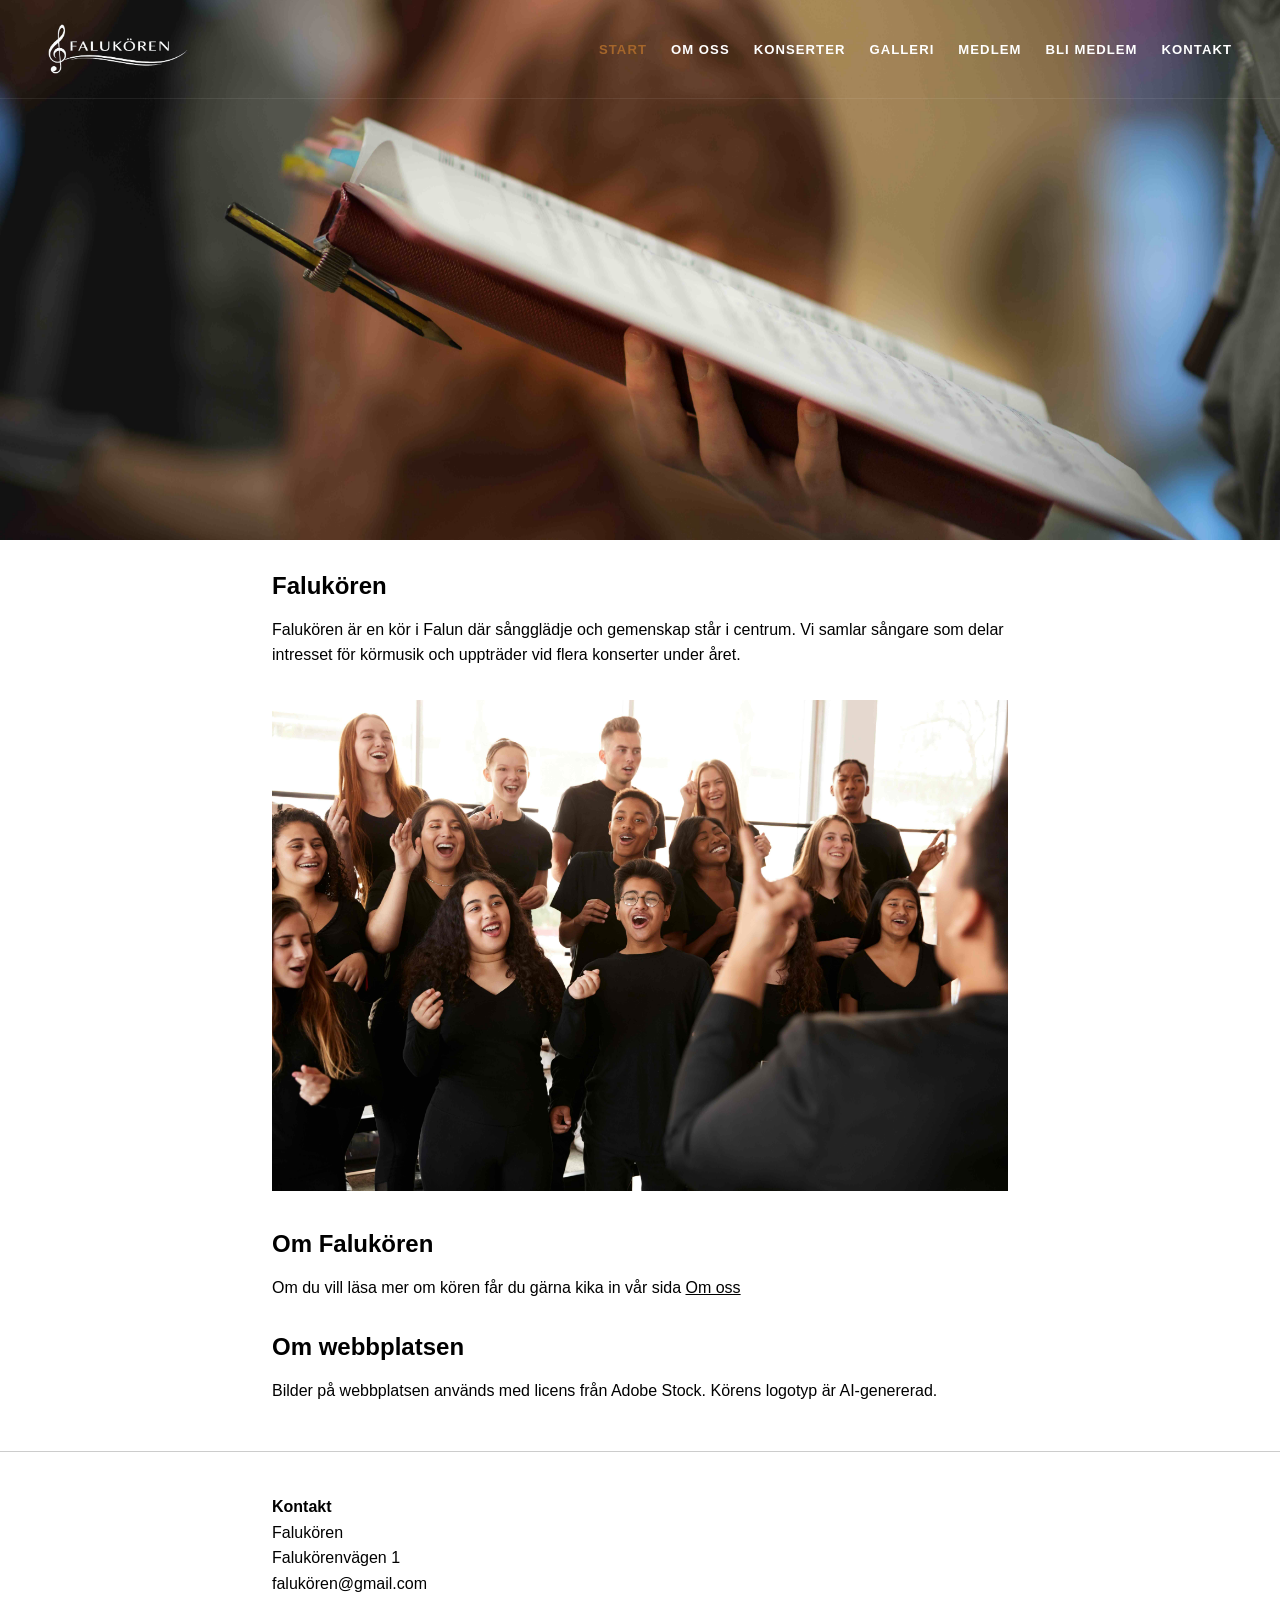
==== index.html @ 6edf91cc "Add files via upload" ====
<!DOCTYPE html>
<html>
<head>
	<meta charset="utf-8">
	<meta name="viewport" content="width=device-width, initial-scale=1">

	<!-- Sidans titel -->
	<title>Falukören</title>
	<link rel="stylesheet" href="style.css">
</head>

<body>

	<!-- Sidans header -->
<header class="site-header">

	<!-- Navigations baren -->
  <nav class="navbar">

  	<!-- Körens logga. Klickbar - leder till startsidan. -->
    <!-- Loggan är genererad med AI -->
    <a href="index.html" class="logo">
  <img src="bilder/logo.png" alt="Falukören">
</a>

    <!-- UL list för menyvalen -->
    <ul class="menu">
      <li><a href="index.html" class="active">Start</a></li>
      <li><a href="om_oss.html">Om oss</a></li>
      <li><a href="konserter.html">Konserter</a></li>
      <li><a href="galleri.html">Galleri</a></li>
      <li><a href="medlem.html">Medlem</a></li>
      <li><a href="bli_medlem.html">Bli medlem</a></li>
      <li><a href="kontakt.html">Kontakt</a></li>
    </ul>
  </nav>
</header>

<!-- Sektion för headerbilden. Sjävla bilden och design ligger i CSS -->
<section class="header-bild">
</section>

<!-- Main-klass för innehåll -->
  <main>
    <section>
  	<h1>Falukören</h1>
    <p>  Falukören är en kör i Falun där sångglädje och gemenskap står i centrum.
    Vi samlar sångare som delar intresset för körmusik och uppträder vid
    flera konserter under året.</p>
    <img src="bilder/bild_1.jpg" alt="Gruppbild på Falukören">
    <h2>Om Falukören</h2>
       <p>Om du vill läsa mer om kören får du gärna kika in vår sida <a href="om_oss.html">Om oss</a></p>

    <h2>Om webbplatsen</h2>
       <p>Bilder på webbplatsen används med licens från Adobe Stock. Körens logotyp är AI-genererad.</p>
    </section>
  </main>

		<!-- Footer -->
  <footer>
  	<div>
    <strong>Kontakt</strong>
    <p>Falukören</p>
    <p>Falukörenvägen 1</p>
    <p>falukören@gmail.com</p>
    </div>
  </footer>

         <!-- Länk till javascript -->
  	<script src="javascript.js"></script>

</body>
</html>
---- style.css ----
/* Border box */
* {
  box-sizing: border-box;
  margin: 0;
  padding: 0;
}

body { 
  font-family: Helvetica, Arial, sans-serif;
  line-height: 1.6;
}

h1, h2, h3, h4, h5 {
  margin-bottom: 16px;
  line-height: 1.2;
}

main h2, h3, h4, h5 {
  margin-top: 32px;
}

main p {
  margin-bottom: 16px;
}

main img {
  max-width: 100%;
  height: auto;
  margin-top: 16px;
}

/* Navbar */
.navbar {
  position: fixed;
  top: 0;
  z-index: 1000;

  display: flex;
  justify-content: space-between;
  align-items: center;

  padding: 1.5rem 3rem;
  color: white;

  width: 100%;

  background: transparent;
  border-bottom: 1px solid rgba(255, 255, 255, 0.08);

  transition: background-color 0.3s ease;

}

/* Navbar när man scrollat */
.navbar.scrolled {
  background: black;
  padding: 1.1rem 3rem;
}

.navbar.scrolled .logo img {
  height: 30px;
}

/* Logo */
.logo img {
  height: 50px;       
  width: auto;
  display: block;


  transition: height 0.3s ease;
}

/* Menu */
.menu {
  list-style: none;
  display: flex;
  gap: 1.5rem;
}

.menu a {
  color: inherit;
  text-decoration: none;

  text-transform: uppercase;
  letter-spacing: 0.08em;
  font-size: 0.82rem;
  font-weight: 600;
}

.menu a.active {
  /*color: #B87333;*/
  color: #A5662B;
}

main a {
    color: inherit;


}

/* Header bild */
/* Bilden är en Adobe Stock bild */
.header-bild {
  min-height: 60vh;
  max-height: 80vh;
  background-image: url("bilder/header_bild.jpg");
  background-size: cover;
  background-position: center;

  display: flex;
  align-items: center;
  justify-content: center;

  color: white;
  text-align: center;
}

footer {
  border-top: 1px solid rgba(0,0,0,0.20);
  padding: 32px 0;
}

footer div {
  max-width: 800px;
  margin: 10px auto;
  padding-left: 32px;
  padding-right: 32px;
  
}

main {
   max-width: 800px;
    margin: 0 auto;
    padding: 2rem;
}

/* CSS för formuläret (CSS från föregående uppgift)*/

/* Sätter bakgrundsfärg, font mm. Väljer display grid som ersätter <br> i första uppgiften */


/* Design för själva formläret som agerar som en "box" */

form {
  background-color: #ffffff;
  padding-top: 24px;
  padding-bottom: 24px;
  padding-left: 16px;
  padding-right: 16px;
  border-radius: 6px;
  max-width: 500px;
  width: 100%;
  box-shadow: 0 6px 12px rgba(0, 0, 0, 0.07);
  margin: 0 auto;
  margin-bottom: 10px;

}

/* Mellanrum mellan div-arna */
  form > div {
  display: flex;
  flex-direction: column;
  gap: 4px;
  margin-bottom: 12px;
}

/* Sista div ska inte ha marginal under */
form > div:last-child {
  margin-bottom: 0;
}

/* Marginal för "rubrikerna" (label) */
  form label {
    margin-bottom: 2px;
  }

/* Design av input text och email, select och textarea. Större än standard. */
 form input[type="text"], form input[type="email"], form select, form textarea {
  width: 100%;
  padding: 4px 8px;
  box-sizing: border-box;
}

/* Design av submit och reset. Jag lägger väljer att använda flex-direction row för att få de på samma rad. */
.knappar {
  display: flex;
  gap: 12px;
  flex-direction: row;
  justify-content: flex-end;
}

.knappar input {
  padding: 10px 16px;
  font-family: inherit;
  font-size: 15px;
  border-radius: 4px;
  border: none;
}

/* Sätter bakgrundsfärgen till "ljusblå" för att den ska vara mer inbjudande än reset */
.knappar input[type="submit"] {
  background-color: #3466d1;
  color: #ffffff;
  font-weight: 500;
}

/* Hovereffekt */
.knappar input[type="submit"]:hover {
  background-color: #3558cc;
}

/* Sätter bakgrundsfärgen till "ljusgrå" för att skilja den från den mer inbjudande submit knappen */
.knappar input[type="reset"] {
  background-color: #ebedf2;
  color: #374151;
}

/* Hovereffekt */
.knappar input[type="reset"]:hover {
  background-color: #e4e6eb;
}
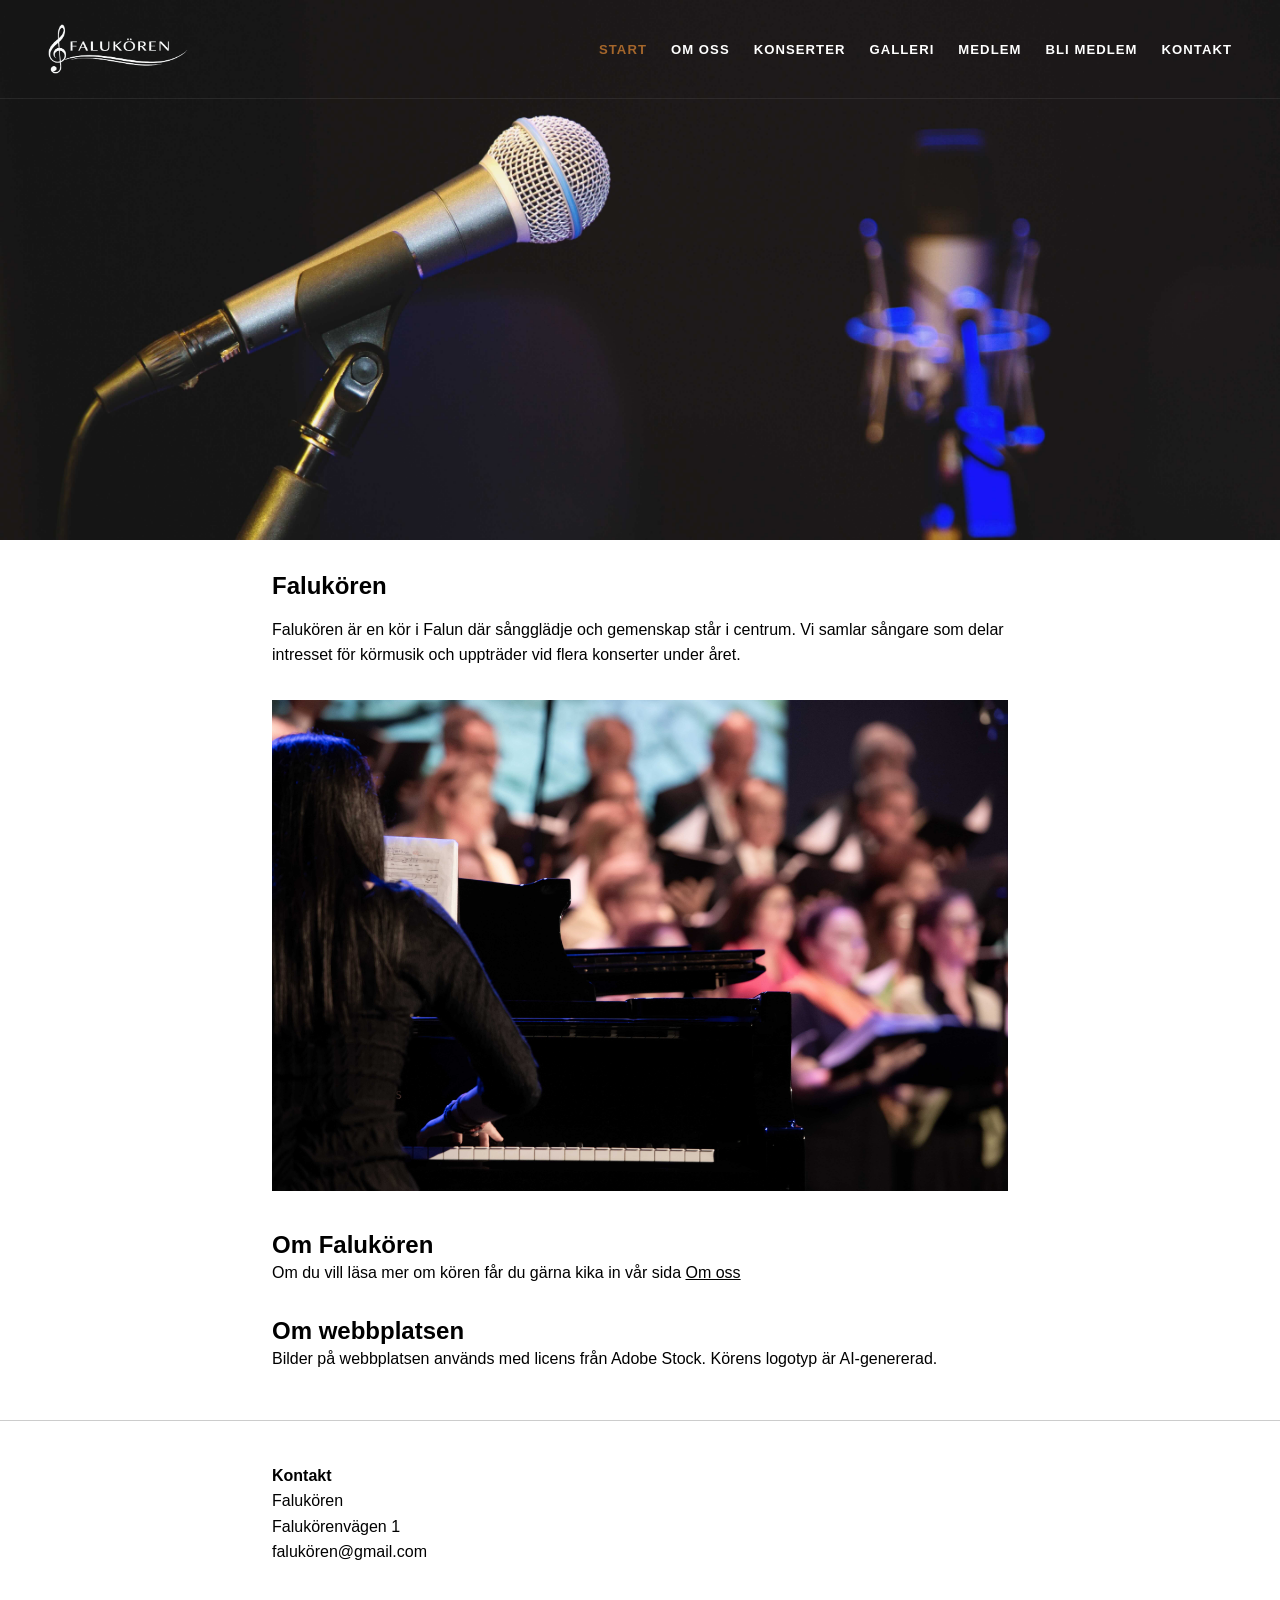
==== commit 611f50bc: "Add files via upload" ====
--- a/index.html
+++ b/index.html
@@ -1,5 +1,5 @@
 <!DOCTYPE html>
-<html>
+<html lang="sv">
 <head>
 	<meta charset="utf-8">
 	<meta name="viewport" content="width=device-width, initial-scale=1">
@@ -36,9 +36,9 @@
   </nav>
 </header>
 
-<!-- Sektion för headerbilden. Sjävla bilden och design ligger i CSS -->
-<section class="header-bild">
-</section>
+<!-- Div för headerbilden. Sjävla bilden och design ligger i CSS -->
+<div class="header-bild">
+</div>
 
 <!-- Main-klass för innehåll -->
   <main>
@@ -47,7 +47,7 @@
     <p>  Falukören är en kör i Falun där sångglädje och gemenskap står i centrum.
     Vi samlar sångare som delar intresset för körmusik och uppträder vid
     flera konserter under året.</p>
-    <img src="bilder/bild_1.jpg" alt="Gruppbild på Falukören">
+    <img src="bilder/bild_5.jpg" alt="Gruppbild på Falukören">
     <h2>Om Falukören</h2>
        <p>Om du vill läsa mer om kören får du gärna kika in vår sida <a href="om_oss.html">Om oss</a></p>
 
--- a/style.css
+++ b/style.css
@@ -29,6 +29,10 @@
   margin-top: 16px;
 }
 
+main a {
+    color: inherit;
+}
+
 /* Navbar */
 .navbar {
   position: fixed;
@@ -93,20 +97,14 @@
   color: #A5662B;
 }
 
-main a {
-    color: inherit;
-
-
-}
-
 /* Header bild */
 /* Bilden är en Adobe Stock bild */
 .header-bild {
   min-height: 60vh;
   max-height: 80vh;
-  background-image: url("bilder/header_bild.jpg");
+  background-image: url("bilder/bild_6.jpg");
   background-size: cover;
-  background-position: center;
+  background-position: center 25%;
 
   display: flex;
   align-items: center;
@@ -135,11 +133,111 @@
     padding: 2rem;
 }
 
-/* CSS för formuläret (CSS från föregående uppgift)*/
-
+/* Medlem och sidomeny */
+
+.medlem-layout {
+  display: flex;
+  gap: 2rem;
+}
+
+.sidomeny {
+  width: 180px;
+  border-right: 1px solid rgba(0,0,0,0.15);
+  padding-right: 1.5rem;
+}
+
+.medlem-innehall {
+  flex: 1;
+}
+
+.sidomeny a {
+  font-family: Helvetica, Arial, sans-serif;
+  letter-spacing: 0.05em;
+  font-size: 0,88rem;
+  font-weight: 600;
+  text-decoration: none;
+  color: inherit;
+}
+
+.sidomeny ul {
+  list-style: none;
+  margin: 0;
+  padding: 0;
+}
+
+.sidomeny a.active {
+  color: #A5662B;
+  font-weight: 600;
+}
+
+/* Galleri */
+
+.galleri {
+  display: grid;
+  grid-template-columns: repeat(3, 1fr);
+  gap: 16px;
+}
+
+.galleri img {
+  width: 100%;
+  height: auto;
+  display: block;
+}
+
+.galleri img:hover {
+  opacity: 0.8;
+}
+
+/* Konserter och kontakt */
+
+.konsert, .kontakt {
+  display: flex;
+  gap: 1.5rem;
+  margin-bottom: 2rem;
+  align-items: flex-start;
+}
+
+.konsert img {
+  width: 240px;
+  height: auto;
+}
+
+.kontakt img {
+  width: 210px;
+  height: auto;
+}
+
+.konsert-text, h2 {
+  margin-bottom: 0px;
+} 
+
+.kontakt-text h2 {
+  margin-bottom: 0px;
+  font-size: 1.2rem;
+} 
+
+.kontakt p {
+  margin-bottom: 0px;
+}
+
+.kontakt .titel {
+  margin-bottom: 14px;
+}
+
+/* Notmaterial */
+
+.notlista {
+  list-style: none;
+  padding: 0;
+}
+
+.notlista li {
+  margin-bottom: 8px;
+}
+
+
+/* Formuläret (CSS från föregående uppgift)*/
 /* Sätter bakgrundsfärg, font mm. Väljer display grid som ersätter <br> i första uppgiften */
-
-
 /* Design för själva formläret som agerar som en "box" */
 
 form {
@@ -154,6 +252,7 @@
   box-shadow: 0 6px 12px rgba(0, 0, 0, 0.07);
   margin: 0 auto;
   margin-bottom: 10px;
+  margin-top: 32px;
 
 }
 
@@ -198,16 +297,16 @@
   border: none;
 }
 
-/* Sätter bakgrundsfärgen till "ljusblå" för att den ska vara mer inbjudande än reset */
+/* Sätter bakgrundsfärgen till "brons" för att matcha textfärgen till den aktiva sidan i menyn */
 .knappar input[type="submit"] {
-  background-color: #3466d1;
+  background-color: #A5662B;
   color: #ffffff;
   font-weight: 500;
 }
 
 /* Hovereffekt */
 .knappar input[type="submit"]:hover {
-  background-color: #3558cc;
+  background-color: #bf7632;
 }
 
 /* Sätter bakgrundsfärgen till "ljusgrå" för att skilja den från den mer inbjudande submit knappen */
@@ -220,5 +319,26 @@
 .knappar input[type="reset"]:hover {
   background-color: #e4e6eb;
 }
-  
-
+
+/* Mobilanpassning */
+
+@media (max-width: 600px) {
+
+  .konsert {
+    flex-direction: column;
+  }
+
+  .galleri {
+    grid-template-columns: 1fr;
+  }
+
+  .kontakt {
+    flex-direction: column;
+  }
+
+  .medlem-layout {
+    flex-direction: column;
+  }
+
+}
+
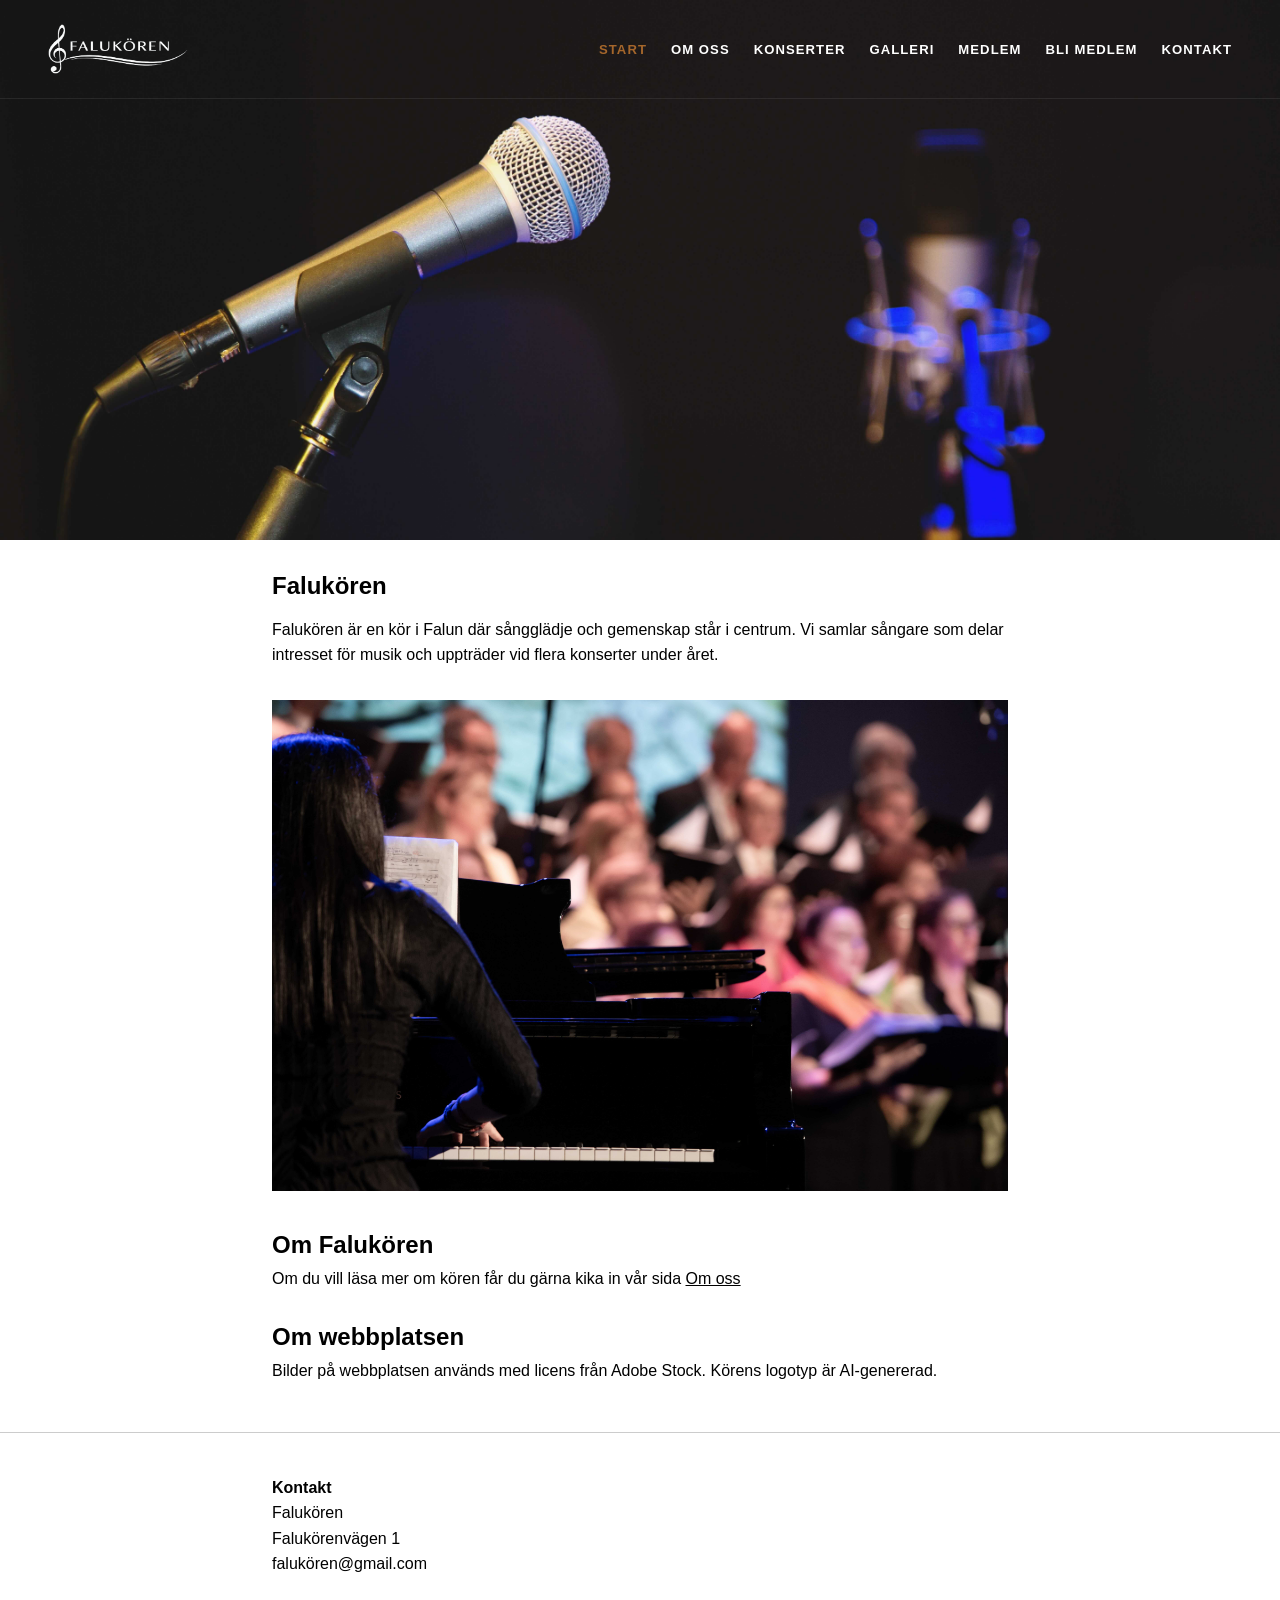
==== commit 9b45f696: "Add files via upload" ====
--- a/index.html
+++ b/index.html
@@ -45,7 +45,7 @@
     <section>
   	<h1>Falukören</h1>
     <p>  Falukören är en kör i Falun där sångglädje och gemenskap står i centrum.
-    Vi samlar sångare som delar intresset för körmusik och uppträder vid
+    Vi samlar sångare som delar intresset för musik och uppträder vid
     flera konserter under året.</p>
     <img src="bilder/bild_5.jpg" alt="Gruppbild på Falukören">
     <h2>Om Falukören</h2>
--- a/style.css
+++ b/style.css
@@ -5,6 +5,8 @@
   padding: 0;
 }
 
+/* Font och lineheight */
+
 body { 
   font-family: Helvetica, Arial, sans-serif;
   line-height: 1.6;
@@ -15,8 +17,17 @@
   line-height: 1.2;
 }
 
+/* Sätter bredden på main till 800px */
+
+main {
+   max-width: 800px;
+    margin: 0 auto;
+    padding: 2rem;
+}
+
 main h2, h3, h4, h5 {
   margin-top: 32px;
+  margin-bottom: 6px;
 }
 
 main p {
@@ -31,6 +42,19 @@
 
 main a {
     color: inherit;
+}
+
+footer {
+  border-top: 1px solid rgba(0,0,0,0.20);
+  padding: 32px 0;
+}
+
+footer div {
+  max-width: 800px;
+  margin: 10px auto;
+  padding-left: 32px;
+  padding-right: 32px;
+  
 }
 
 /* Navbar */
@@ -65,7 +89,7 @@
   height: 30px;
 }
 
-/* Logo */
+/* Loggan i navbaren */
 .logo img {
   height: 50px;       
   width: auto;
@@ -75,7 +99,7 @@
   transition: height 0.3s ease;
 }
 
-/* Menu */
+/* Meny */
 .menu {
   list-style: none;
   display: flex;
@@ -114,25 +138,6 @@
   text-align: center;
 }
 
-footer {
-  border-top: 1px solid rgba(0,0,0,0.20);
-  padding: 32px 0;
-}
-
-footer div {
-  max-width: 800px;
-  margin: 10px auto;
-  padding-left: 32px;
-  padding-right: 32px;
-  
-}
-
-main {
-   max-width: 800px;
-    margin: 0 auto;
-    padding: 2rem;
-}
-
 /* Medlem och sidomeny */
 
 .medlem-layout {
@@ -233,6 +238,26 @@
 
 .notlista li {
   margin-bottom: 8px;
+}
+
+/* Repetitionstider - tabell */
+
+table {
+  width: 100%;
+  border-collapse: collapse;
+}
+
+th, td {
+  padding: 8px;
+  text-align: left;
+}
+
+th {
+  border-bottom: 2px solid black;
+}
+
+td {
+  border-bottom: 1px solid rgba(0,0,0,0.1);
 }
 
 
@@ -340,5 +365,16 @@
     flex-direction: column;
   }
 
-}
-
+   .navbar {
+    flex-direction: column;
+    align-items: flex-start;
+  }
+
+  .menu {
+    flex-direction: column;
+    gap: 0.5rem;
+    margin-top: 20px;
+  }
+
+}
+
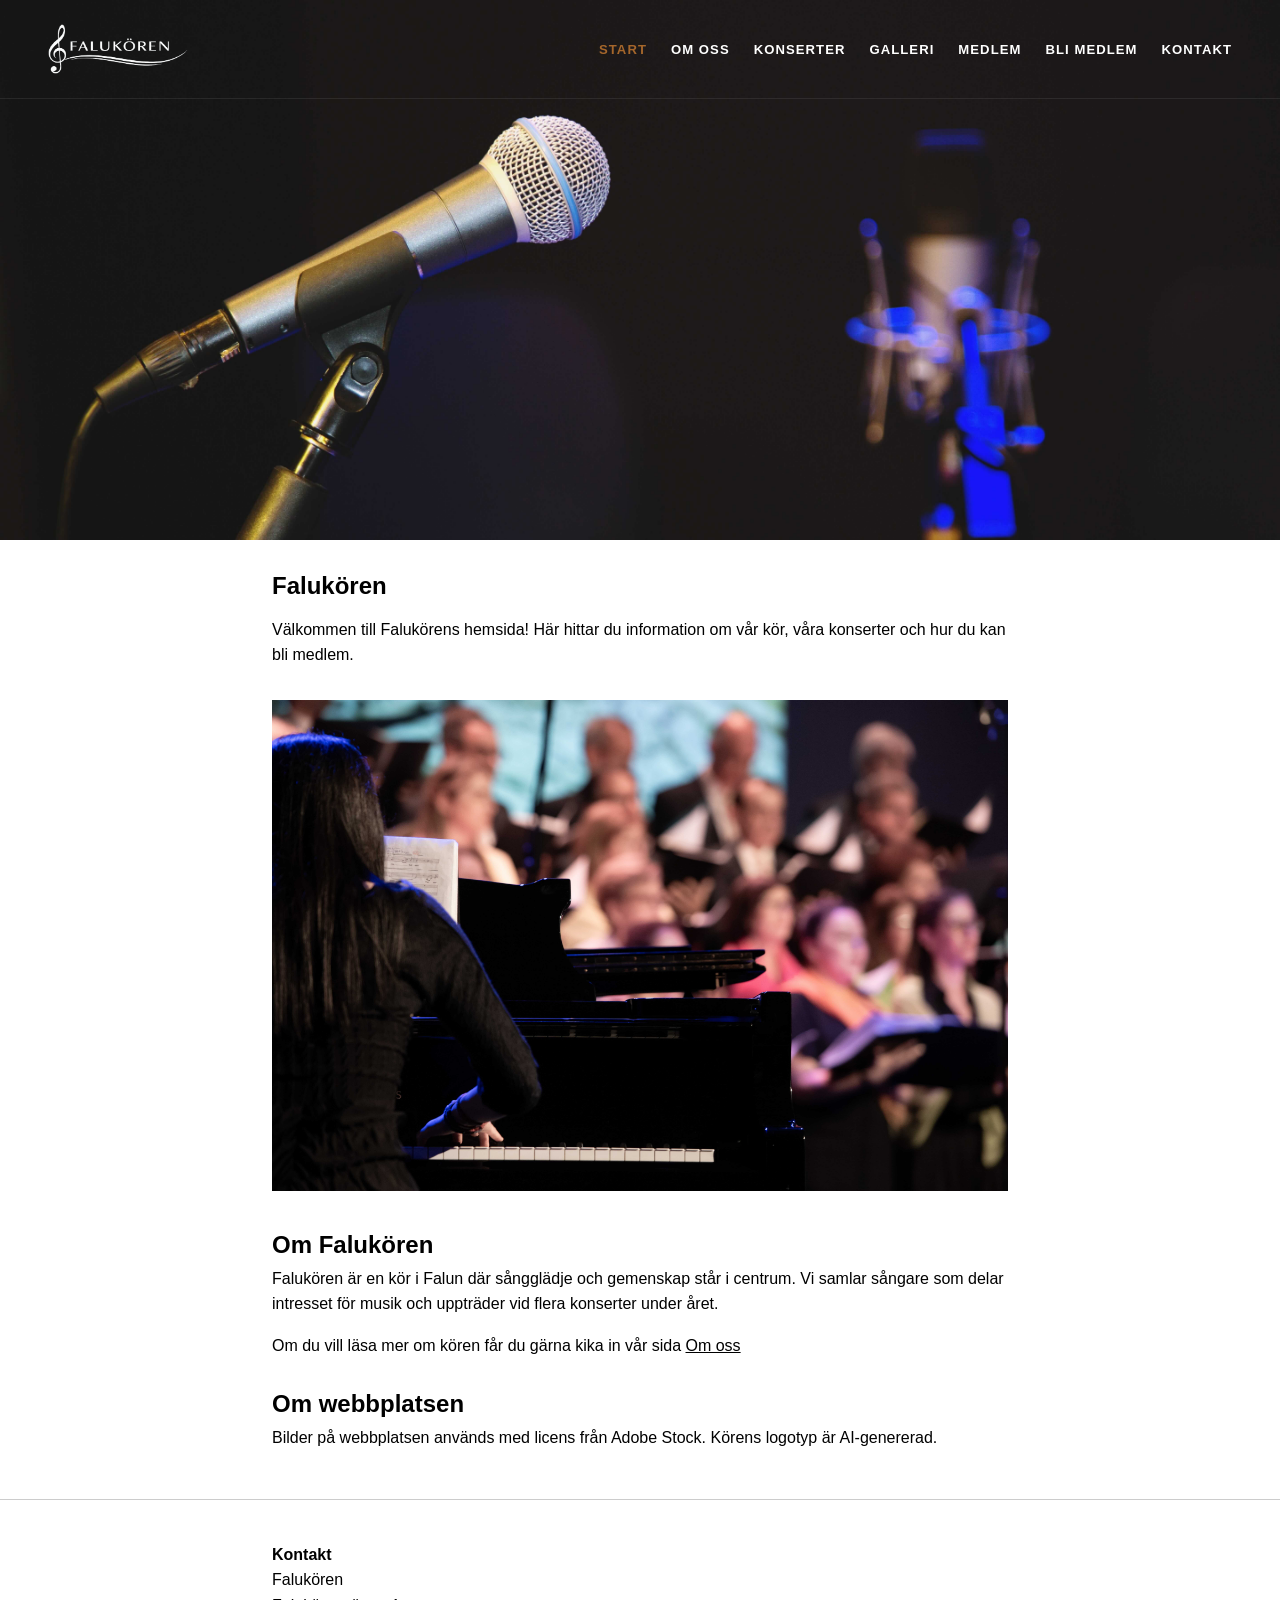
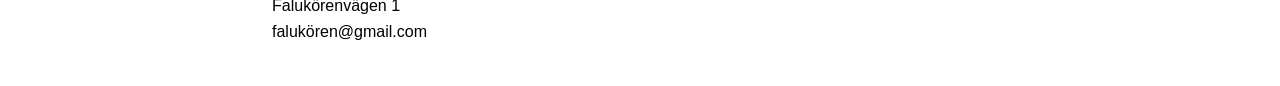
==== commit 90f049f0: "Add files via upload" ====
--- a/index.html
+++ b/index.html
@@ -44,15 +44,19 @@
   <main>
     <section>
   	<h1>Falukören</h1>
+    <p>Välkommen till Falukörens hemsida! Här hittar du information om vår kör, våra konserter och hur du kan bli medlem.</p>
+    
+    <img src="bilder/bild_5.jpg" alt="Gruppbild på Falukören">
+    <h2>Om Falukören</h2>
     <p>  Falukören är en kör i Falun där sångglädje och gemenskap står i centrum.
     Vi samlar sångare som delar intresset för musik och uppträder vid
     flera konserter under året.</p>
-    <img src="bilder/bild_5.jpg" alt="Gruppbild på Falukören">
-    <h2>Om Falukören</h2>
        <p>Om du vill läsa mer om kören får du gärna kika in vår sida <a href="om_oss.html">Om oss</a></p>
 
     <h2>Om webbplatsen</h2>
+
        <p>Bilder på webbplatsen används med licens från Adobe Stock. Körens logotyp är AI-genererad.</p>
+       
     </section>
   </main>
 
